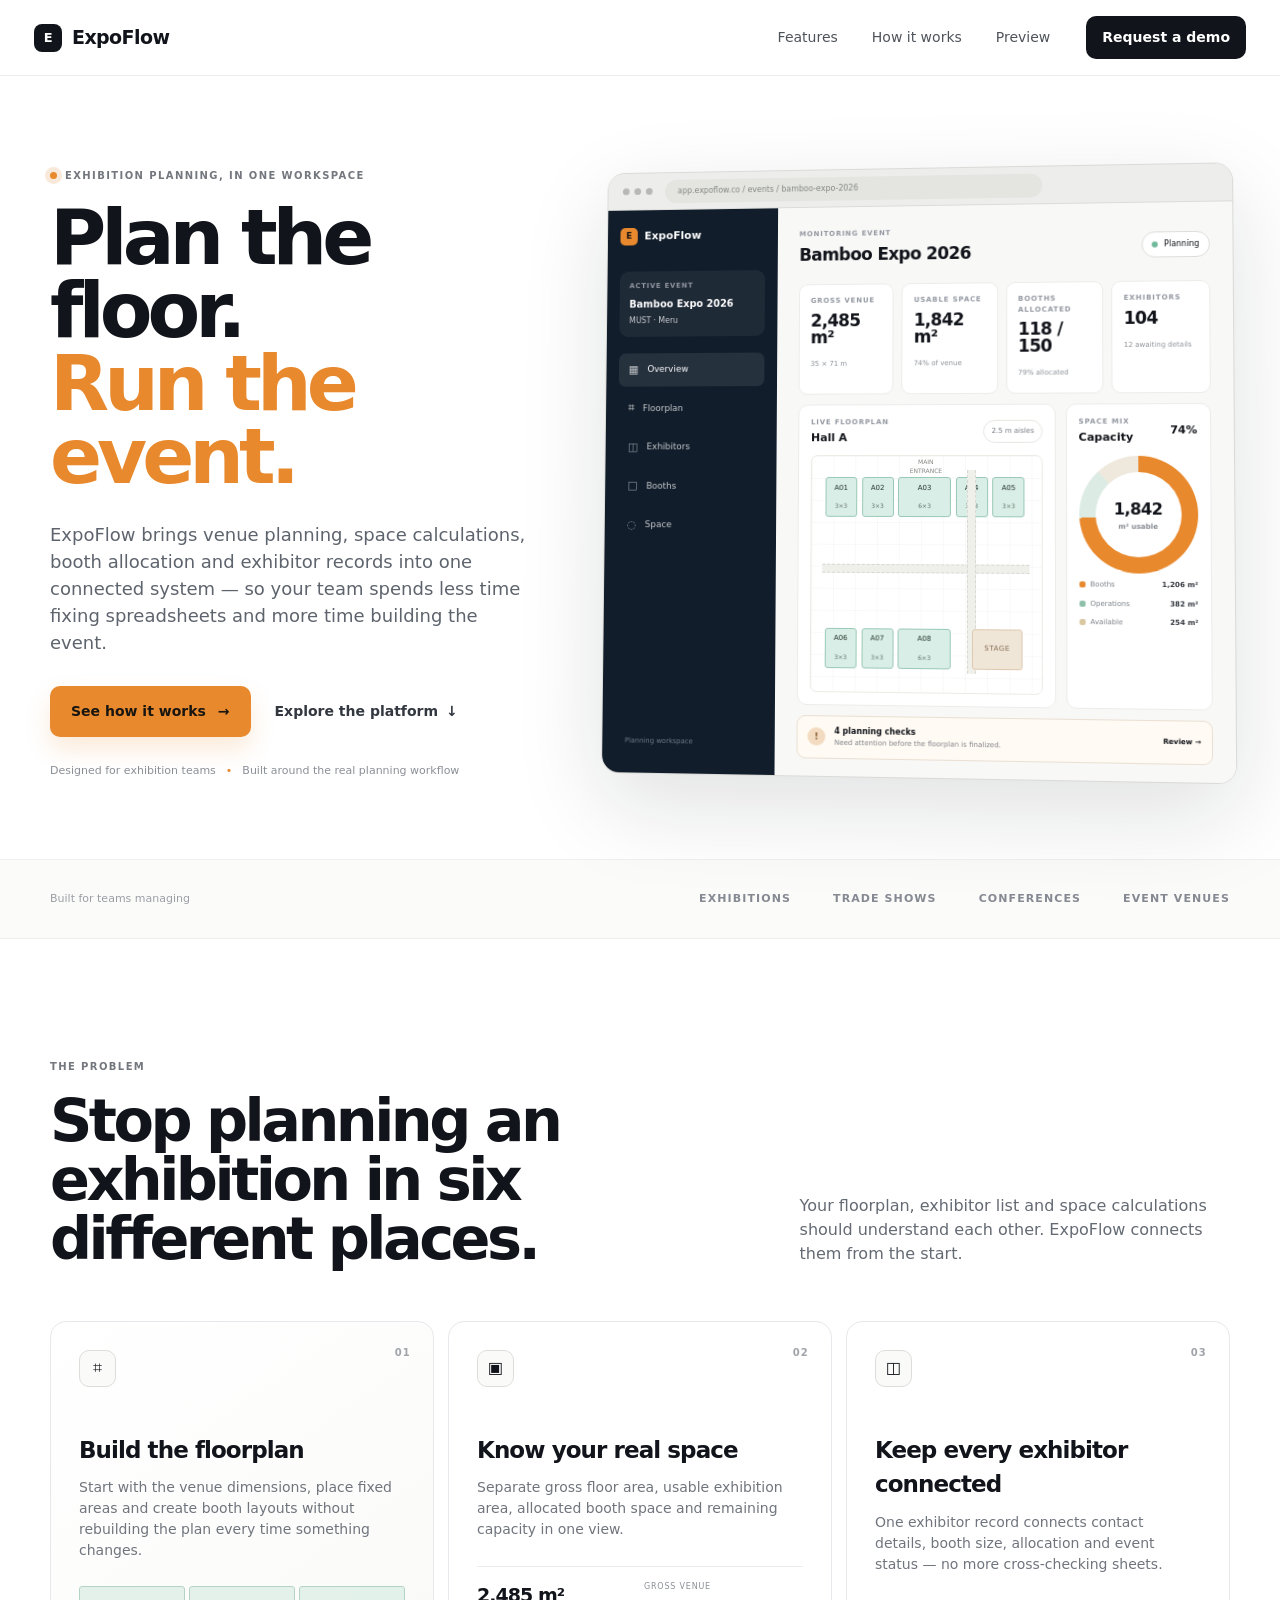
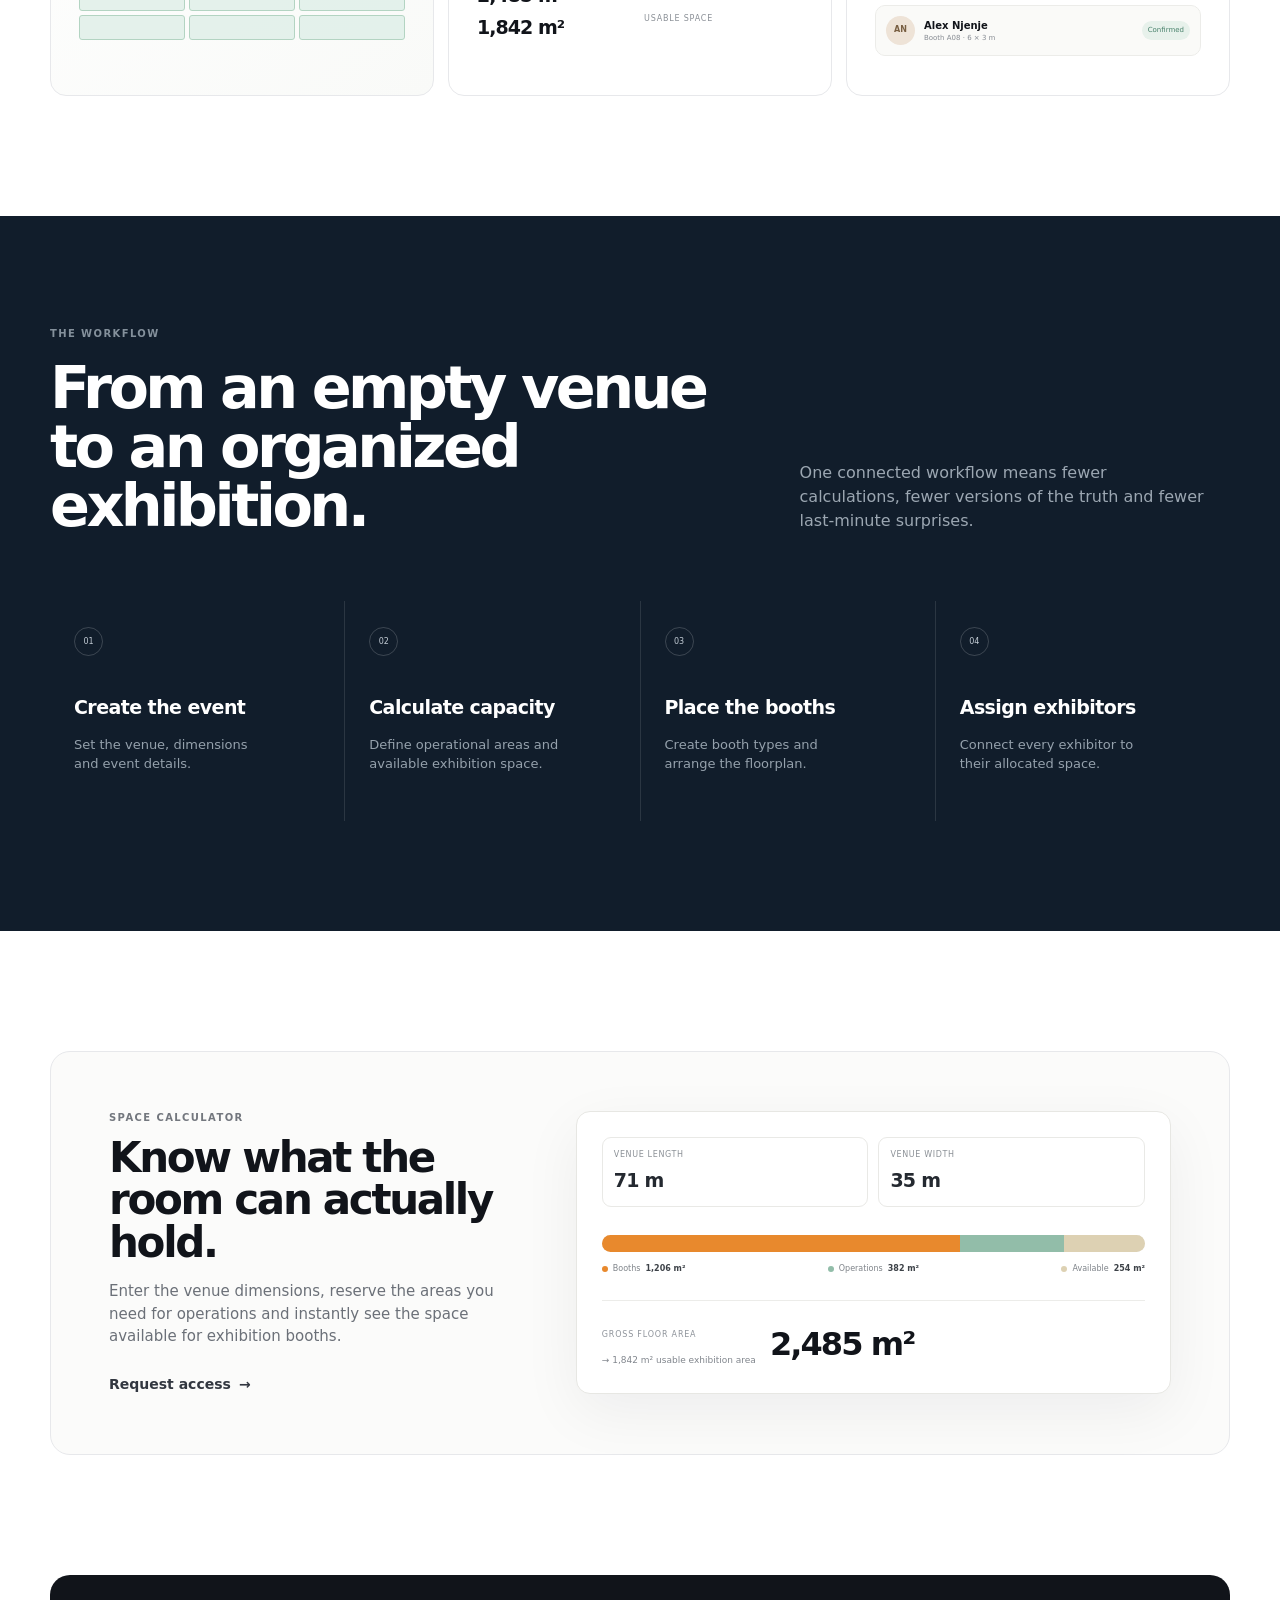
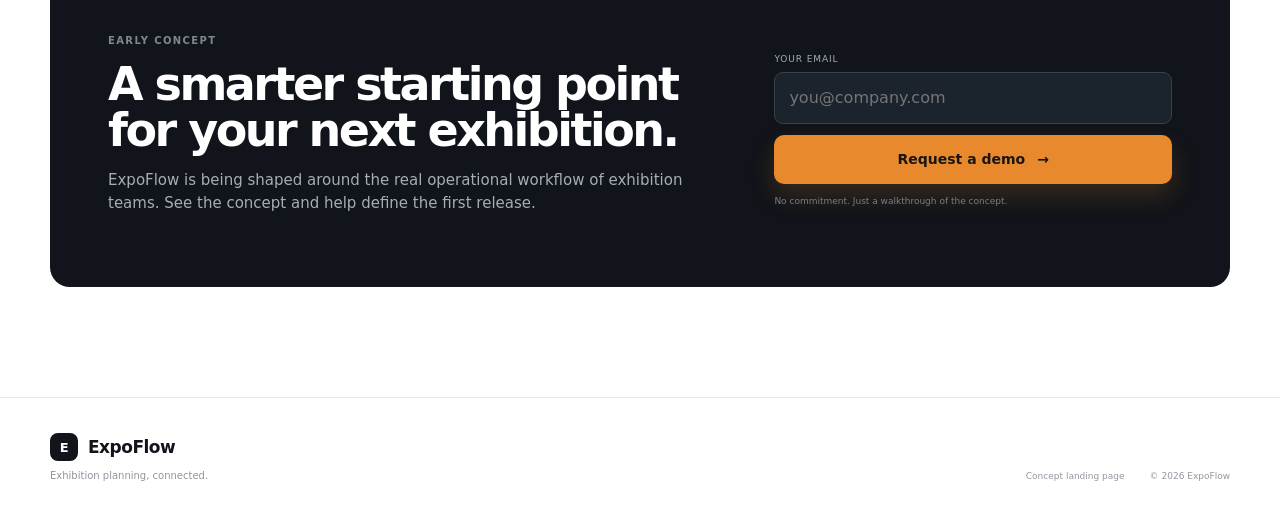
==== index.html @ 5d984e4d "Add files via upload First draft for XPOFLO" ====
<!DOCTYPE html>
<html lang="en">
<head>
  <meta charset="UTF-8" />
  <meta name="viewport" content="width=device-width, initial-scale=1.0" />
  <meta name="description" content="ExpoFlow helps exhibition teams plan venues, calculate usable space, manage exhibitors and build smarter floorplans from one workspace." />
  <title>ExpoFlow — Plan the floor. Run the event.</title>
  <link rel="stylesheet" href="styles.css" />
</head>
<body>
  <header class="site-header">
    <a href="#top" class="brand" aria-label="ExpoFlow home">
      <span class="brand-mark">E</span>
      <span>ExpoFlow</span>
    </a>
    <nav class="desktop-nav" aria-label="Main navigation">
      <a href="#features">Features</a>
      <a href="#workflow">How it works</a>
      <a href="#preview">Preview</a>
    </nav>
    <a href="#demo" class="button button-small button-dark">Request a demo</a>
  </header>

  <main id="top">
    <section class="hero section-shell">
      <div class="hero-copy">
        <div class="eyebrow"><span class="eyebrow-dot"></span> Exhibition planning, in one workspace</div>
        <h1>Plan the floor.<br /><span>Run the event.</span></h1>
        <p class="hero-text">
          ExpoFlow brings venue planning, space calculations, booth allocation and exhibitor records into one connected system — so your team spends less time fixing spreadsheets and more time building the event.
        </p>
        <div class="hero-actions">
          <a href="#demo" class="button button-primary">See how it works <span>→</span></a>
          <a href="#features" class="text-link">Explore the platform <span>↓</span></a>
        </div>
        <div class="hero-note">
          <span>Designed for exhibition teams</span>
          <span class="note-separator">•</span>
          <span>Built around the real planning workflow</span>
        </div>
      </div>

      <div class="hero-visual" id="preview" aria-label="ExpoFlow platform preview">
        <div class="browser-frame">
          <div class="browser-topbar">
            <div class="window-dots"><i></i><i></i><i></i></div>
            <div class="browser-address">app.expoflow.co / events / bamboo-expo-2026</div>
            <div class="browser-spacer"></div>
          </div>
          <div class="app-shell">
            <aside class="app-sidebar">
              <div class="mini-logo"><span>E</span> ExpoFlow</div>
              <div class="sidebar-event">
                <small>ACTIVE EVENT</small>
                <strong>Bamboo Expo 2026</strong>
                <span>MUST · Meru</span>
              </div>
              <nav class="app-nav">
                <a class="active" href="#preview"><b>▦</b> Overview</a>
                <a href="#features"><b>⌗</b> Floorplan</a>
                <a href="#features"><b>◫</b> Exhibitors</a>
                <a href="#features"><b>□</b> Booths</a>
                <a href="#features"><b>◌</b> Space</a>
              </nav>
              <div class="sidebar-foot">Planning workspace</div>
            </aside>

            <section class="app-content">
              <div class="app-header-row">
                <div>
                  <small>MONITORING EVENT</small>
                  <h3>Bamboo Expo 2026</h3>
                </div>
                <div class="status-chip"><span></span> Planning</div>
              </div>

              <div class="stat-grid">
                <div class="app-stat"><small>Gross venue</small><strong>2,485 m²</strong><em>35 × 71 m</em></div>
                <div class="app-stat"><small>Usable space</small><strong>1,842 m²</strong><em>74% of venue</em></div>
                <div class="app-stat"><small>Booths allocated</small><strong>118 / 150</strong><em>79% allocated</em></div>
                <div class="app-stat"><small>Exhibitors</small><strong>104</strong><em>12 awaiting details</em></div>
              </div>

              <div class="dashboard-row">
                <div class="floor-card">
                  <div class="card-title-row">
                    <div><small>LIVE FLOORPLAN</small><h4>Hall A</h4></div>
                    <span class="tiny-pill">2.5 m aisles</span>
                  </div>
                  <div class="floor-map">
                    <div class="map-label entrance">MAIN ENTRANCE</div>
                    <div class="booth b1">A01<br /><span>3×3</span></div>
                    <div class="booth b2">A02<br /><span>3×3</span></div>
                    <div class="booth b3">A03<br /><span>6×3</span></div>
                    <div class="booth b4">A04<br /><span>3×3</span></div>
                    <div class="booth b5">A05<br /><span>3×3</span></div>
                    <div class="booth b6">A06<br /><span>3×3</span></div>
                    <div class="booth b7">A07<br /><span>3×3</span></div>
                    <div class="booth b8">A08<br /><span>6×3</span></div>
                    <div class="aisle aisle-h"></div>
                    <div class="aisle aisle-v"></div>
                    <div class="stage-zone">STAGE</div>
                  </div>
                </div>
                <div class="side-card">
                  <div class="card-title-row"><div><small>SPACE MIX</small><h4>Capacity</h4></div><span class="chart-number">74%</span></div>
                  <div class="donut-wrap"><div class="donut"><div>1,842<small>m² usable</small></div></div></div>
                  <div class="legend"><span><i class="l1"></i> Booths <b>1,206 m²</b></span><span><i class="l2"></i> Operations <b>382 m²</b></span><span><i class="l3"></i> Available <b>254 m²</b></span></div>
                </div>
              </div>

              <div class="attention-row">
                <div class="attention-icon">!</div>
                <div><strong>4 planning checks</strong><span>Need attention before the floorplan is finalized.</span></div>
                <a href="#features">Review →</a>
              </div>
            </section>
          </div>
        </div>
      </div>
    </section>

    <section class="trust-strip">
      <div class="section-shell trust-inner">
        <span>Built for teams managing</span>
        <div><b>EXHIBITIONS</b><b>TRADE SHOWS</b><b>CONFERENCES</b><b>EVENT VENUES</b></div>
      </div>
    </section>

    <section class="section-shell intro-section" id="features">
      <div class="section-kicker">THE PROBLEM</div>
      <div class="split-heading">
        <h2>Stop planning an exhibition in six different places.</h2>
        <p>Your floorplan, exhibitor list and space calculations should understand each other. ExpoFlow connects them from the start.</p>
      </div>
      <div class="feature-grid">
        <article class="feature-card featured-card">
          <div class="feature-index">01</div>
          <div class="feature-icon grid-icon">⌗</div>
          <h3>Build the floorplan</h3>
          <p>Start with the venue dimensions, place fixed areas and create booth layouts without rebuilding the plan every time something changes.</p>
          <div class="feature-mini-map"><span></span><span></span><span></span><span></span><span></span><span></span></div>
        </article>
        <article class="feature-card">
          <div class="feature-index">02</div>
          <div class="feature-icon">▣</div>
          <h3>Know your real space</h3>
          <p>Separate gross floor area, usable exhibition area, allocated booth space and remaining capacity in one view.</p>
          <div class="metric-pair"><strong>2,485 m²</strong><span>gross venue</span><strong>1,842 m²</strong><span>usable space</span></div>
        </article>
        <article class="feature-card">
          <div class="feature-index">03</div>
          <div class="feature-icon">◫</div>
          <h3>Keep every exhibitor connected</h3>
          <p>One exhibitor record connects contact details, booth size, allocation and event status — no more cross-checking sheets.</p>
          <div class="profile-row"><div class="avatar">AN</div><div><strong>Alex Njenje</strong><span>Booth A08 · 6 × 3 m</span></div><em>Confirmed</em></div>
        </article>
      </div>
    </section>

    <section class="dark-section" id="workflow">
      <div class="section-shell workflow-section">
        <div class="section-kicker light">THE WORKFLOW</div>
        <div class="split-heading light-heading">
          <h2>From an empty venue to an organized exhibition.</h2>
          <p>One connected workflow means fewer calculations, fewer versions of the truth and fewer last-minute surprises.</p>
        </div>
        <div class="workflow-line">
          <div class="workflow-step"><span>01</span><h3>Create the event</h3><p>Set the venue, dimensions and event details.</p></div>
          <div class="workflow-step"><span>02</span><h3>Calculate capacity</h3><p>Define operational areas and available exhibition space.</p></div>
          <div class="workflow-step"><span>03</span><h3>Place the booths</h3><p>Create booth types and arrange the floorplan.</p></div>
          <div class="workflow-step"><span>04</span><h3>Assign exhibitors</h3><p>Connect every exhibitor to their allocated space.</p></div>
        </div>
      </div>
    </section>

    <section class="section-shell calculator-section">
      <div class="calculator-card">
        <div class="calculator-copy">
          <div class="section-kicker">SPACE CALCULATOR</div>
          <h2>Know what the room can actually hold.</h2>
          <p>Enter the venue dimensions, reserve the areas you need for operations and instantly see the space available for exhibition booths.</p>
          <a href="#demo" class="text-link">Request access <span>→</span></a>
        </div>
        <div class="calculator-ui">
          <div class="calc-input-row"><label>Venue length <strong>71 m</strong></label><label>Venue width <strong>35 m</strong></label></div>
          <div class="calc-bar"><span class="bar-used"></span><span class="bar-ops"></span><span class="bar-free"></span></div>
          <div class="calc-legend"><span><i class="dot used"></i> Booths <b>1,206 m²</b></span><span><i class="dot ops"></i> Operations <b>382 m²</b></span><span><i class="dot free"></i> Available <b>254 m²</b></span></div>
          <div class="calc-total"><small>GROSS FLOOR AREA</small><strong>2,485 m²</strong><em>→ 1,842 m² usable exhibition area</em></div>
        </div>
      </div>
    </section>

    <section class="section-shell cta-section" id="demo">
      <div class="cta-card">
        <div>
          <div class="section-kicker">EARLY CONCEPT</div>
          <h2>A smarter starting point for your next exhibition.</h2>
          <p>ExpoFlow is being shaped around the real operational workflow of exhibition teams. See the concept and help define the first release.</p>
        </div>
        <form class="demo-form" id="demoForm">
          <label><span>Your email</span><input type="email" id="email" placeholder="you@company.com" required /></label>
          <button type="submit" class="button button-primary">Request a demo <span>→</span></button>
          <small id="formMessage">No commitment. Just a walkthrough of the concept.</small>
        </form>
      </div>
    </section>
  </main>

  <footer class="site-footer">
    <div class="section-shell footer-inner">
      <div><a href="#top" class="brand footer-brand"><span class="brand-mark">E</span><span>ExpoFlow</span></a><p>Exhibition planning, connected.</p></div>
      <div class="footer-meta"><span>Concept landing page</span><span>© <span id="year"></span> ExpoFlow</span></div>
    </div>
  </footer>

  <script src="script.js"></script>
</body>
</html>
---- styles.css ----
:root {
  --ink: #11141a;
  --muted: #646a73;
  --line: #e7e8eb;
  --surface: #f6f7f5;
  --white: #ffffff;
  --accent: #e8892d;
  --accent-dark: #bb6718;
  --navy: #111d2b;
  --green: #70b59b;
  --yellow: #d8b15f;
  --soft-orange: #f4e5d4;
  --shadow: 0 30px 90px rgba(17, 20, 26, 0.13);
}

* { box-sizing: border-box; }
html { scroll-behavior: smooth; }
body {
  margin: 0;
  font-family: Inter, ui-sans-serif, system-ui, -apple-system, BlinkMacSystemFont, "Segoe UI", sans-serif;
  color: var(--ink);
  background: var(--white);
  line-height: 1.5;
}

a { color: inherit; text-decoration: none; }
button, input { font: inherit; }

.section-shell { width: min(1180px, calc(100% - 48px)); margin: 0 auto; }

.site-header {
  height: 76px;
  padding: 0 34px;
  display: flex;
  align-items: center;
  justify-content: space-between;
  border-bottom: 1px solid rgba(17,20,26,.08);
  background: rgba(255,255,255,.86);
  backdrop-filter: blur(16px);
  position: sticky;
  top: 0;
  z-index: 20;
}
.brand { display: inline-flex; align-items: center; gap: 10px; font-weight: 800; letter-spacing: -0.03em; font-size: 19px; }
.brand-mark { width: 28px; height: 28px; display: grid; place-items: center; background: var(--ink); color: white; font-size: 13px; border-radius: 8px; }
.desktop-nav { display: flex; gap: 34px; font-size: 14px; color: #4f545b; margin-left: auto; margin-right: 36px; }
.desktop-nav a:hover, .text-link:hover { color: var(--accent-dark); }

.button { display: inline-flex; align-items: center; justify-content: center; gap: 12px; padding: 14px 20px; border-radius: 10px; border: 1px solid transparent; font-weight: 700; font-size: 14px; cursor: pointer; transition: .2s ease; }
.button-small { padding: 10px 15px; }
.button-dark { background: var(--ink); color: #fff; }
.button-dark:hover { transform: translateY(-1px); background: #20252d; }
.button-primary { background: var(--accent); color: #191611; box-shadow: 0 12px 25px rgba(232,137,45,.18); }
.button-primary:hover { background: #f19a47; transform: translateY(-1px); }

.hero { display: grid; grid-template-columns: .86fr 1.14fr; gap: 72px; padding-top: 86px; padding-bottom: 80px; align-items: center; }
.eyebrow, .section-kicker { text-transform: uppercase; letter-spacing: .14em; font-size: 10px; font-weight: 800; color: #73777e; }
.eyebrow { display: inline-flex; align-items: center; gap: 8px; margin-bottom: 19px; }
.eyebrow-dot { width: 7px; height: 7px; border-radius: 50%; background: var(--accent); box-shadow: 0 0 0 5px #f8e9da; }
.hero h1 { margin: 0; font-size: clamp(54px, 6vw, 80px); line-height: .95; letter-spacing: -.065em; font-weight: 780; }
.hero h1 span { color: var(--accent); }
.hero-text { max-width: 560px; font-size: 18px; color: #5e646d; margin: 27px 0 30px; }
.hero-actions { display: flex; align-items: center; gap: 24px; }
.text-link { display: inline-flex; align-items: center; gap: 8px; color: #323740; font-weight: 700; font-size: 14px; }
.hero-note { display: flex; gap: 10px; align-items: center; margin-top: 26px; color: #8a8f96; font-size: 11px; }
.note-separator { color: var(--accent); }

.hero-visual { perspective: 1200px; }
.browser-frame { background: #f1f1ee; border: 1px solid #dadbd7; border-radius: 18px; box-shadow: var(--shadow); overflow: hidden; transform: rotateY(-4deg) rotateX(2deg); transform-origin: center; }
.browser-topbar { display: flex; align-items: center; gap: 13px; height: 38px; padding: 0 15px; border-bottom: 1px solid #dbdcd9; background: #ededeb; }
.window-dots { display: flex; gap: 5px; }
.window-dots i { width: 7px; height: 7px; border-radius: 50%; background: #b8b9b6; }
.browser-address { font-size: 8px; color: #83867f; background: #e4e5e1; padding: 6px 13px; border-radius: 99px; width: 64%; }
.browser-spacer { flex: 1; }
.app-shell { display: flex; min-height: 548px; background: #fff; }
.app-sidebar { width: 176px; background: var(--navy); color: rgba(255,255,255,.77); padding: 18px 13px; display: flex; flex-direction: column; }
.mini-logo { font-size: 11px; font-weight: 800; display: flex; align-items: center; gap: 7px; color: #fff; margin-bottom: 27px; }
.mini-logo span { width: 18px; height: 18px; display: grid; place-items: center; background: var(--accent); color: #131415; border-radius: 5px; font-size: 9px; }
.sidebar-event { padding: 10px; background: rgba(255,255,255,.06); border-radius: 9px; margin-bottom: 17px; }
.sidebar-event small, .app-header-row small, .card-title-row small, .app-stat small { display:block; text-transform: uppercase; font-size: 7px; letter-spacing: .12em; color: #9297a0; font-weight: 800; }
.sidebar-event strong { display:block; font-size: 10px; color: #fff; margin-top: 5px; }
.sidebar-event span { display:block; font-size: 8px; margin-top: 4px; }
.app-nav { display: grid; gap: 5px; }
.app-nav a { padding: 9px 10px; display:flex; align-items:center; gap: 9px; border-radius: 7px; font-size: 9px; }
.app-nav a b { font-size: 11px; font-weight: 600; opacity: .7; }
.app-nav a.active, .app-nav a:hover { color:#fff; background: rgba(255,255,255,.09); }
.sidebar-foot { margin-top:auto; font-size: 7px; color:#727985; padding: 8px 10px; }
.app-content { flex:1; padding: 22px 22px 17px; background: #f8f8f7; }
.app-header-row { display:flex; justify-content: space-between; align-items:center; }
.app-header-row h3 { margin: 3px 0 0; font-size: 17px; letter-spacing:-.035em; }
.status-chip { font-size: 8px; padding: 6px 9px; border: 1px solid #dddeda; border-radius: 99px; background:#fff; display:flex; gap:6px; align-items:center; }
.status-chip span { width: 6px; height:6px; background:#71b99c; border-radius:50%; }
.stat-grid { display:grid; grid-template-columns: repeat(4,1fr); gap:8px; margin:17px 0 10px; }
.app-stat { background:#fff; border:1px solid #ecece9; padding:11px; border-radius:9px; }
.app-stat strong { display:block; font-size:17px; line-height:1; margin:6px 0 3px; letter-spacing:-.04em; }
.app-stat em { font-size: 7px; color:#8c9197; font-style: normal; }
.dashboard-row { display:grid; grid-template-columns: 1.65fr .8fr; gap:10px; }
.floor-card, .side-card { background:#fff; border:1px solid #ecece9; border-radius:10px; padding:12px; }
.card-title-row { display:flex; align-items: center; justify-content:space-between; }
.card-title-row h4 { margin:2px 0 0; font-size:11px; }
.tiny-pill { font-size:7px; padding:5px 7px; border:1px solid #e6e6e2; border-radius:99px; color:#737982; }
.floor-map { height: 237px; margin-top:9px; background: linear-gradient(90deg,rgba(0,0,0,.025) 1px,transparent 1px),linear-gradient(rgba(0,0,0,.025) 1px,transparent 1px); background-size: 22px 22px; border:1px solid #ebebe6; border-radius:7px; position:relative; overflow:hidden; }
.booth { position:absolute; display:grid; place-items:center; text-align:center; font-size:7px; color:#23332c; background:#d9eee6; border:1px solid #9ac9b6; border-radius:3px; line-height:1.15; }
.booth span { font-size:6px; opacity:.65; }
.b1{left:6%;top:9%;width:14%;height:17%}.b2{left:22%;top:9%;width:14%;height:17%}.b3{left:38%;top:9%;width:23%;height:17%}.b4{left:63%;top:9%;width:14%;height:17%}.b5{left:79%;top:9%;width:14%;height:17%}
.b6{left:6%;bottom:10%;width:14%;height:17%}.b7{left:22%;bottom:10%;width:14%;height:17%}.b8{left:38%;bottom:10%;width:23%;height:17%}
.aisle-h { position:absolute; left:5%; right:5%; top:46%; height:9px; background:#f0f0eb; border-top:1px dashed #d6d7d2; border-bottom:1px dashed #d6d7d2; }
.aisle-v { position:absolute; top:6%; bottom:8%; left:68%; width:9px; background:#f0f0eb; border-left:1px dashed #d6d7d2; border-right:1px dashed #d6d7d2; }
.stage-zone { position:absolute; left:70%; bottom:10%; width:22%; height:17%; display:grid; place-items:center; background:#f0e6d8; border:1px solid #ddc8ad; border-radius:3px; color:#81694d; font-size:7px; letter-spacing:.08em; }
.entrance { position:absolute; top:1px; left:43%; right:43%; text-align:center; font-size:6px; color:#838781; }
.chart-number { font-size: 11px; font-weight: 800; }
.donut-wrap { display:grid; place-items:center; padding:10px 0 6px; }
.donut { width:116px; height:116px; border-radius:50%; display:grid; place-items:center; background: conic-gradient(var(--accent) 0 74%, #dcebe4 74% 88%, #eee8dd 88% 100%); position:relative; }
.donut::after { content:""; position:absolute; inset:16px; border-radius:50%; background:#fff; }
.donut > div { position:relative; z-index:1; font-size:16px; font-weight:800; text-align:center; letter-spacing:-.04em; }
.donut small { display:block; font-size:7px; color:#858a91; font-weight:600; letter-spacing:0; }
.legend { display:grid; gap:8px; font-size:7px; }
.legend span { display:flex; align-items:center; gap:5px; color:#7b8188; }
.legend i { width:6px; height:6px; border-radius:2px; display:inline-block; }
.legend b { margin-left:auto; color:#353a41; }
.l1 { background:var(--accent) }.l2{background:#8ebfa9}.l3{background:#d9c89f}
.attention-row { margin-top:10px; padding:9px 10px; display:flex; align-items:center; gap:9px; border:1px solid #eadfd2; background:#fffaf3; border-radius:9px; }
.attention-icon { width:18px; height:18px; display:grid; place-items:center; background:#f2dbc0; color:#875d2f; border-radius:50%; font-size:9px; font-weight:800; }
.attention-row div:nth-child(2) { display:flex; flex-direction:column; }
.attention-row strong { font-size:8px; }.attention-row span { font-size:7px; color:#7e838a; }.attention-row a { margin-left:auto; font-size:7px; font-weight:800; }

.trust-strip { border-top:1px solid #efefed; border-bottom:1px solid #efefed; background:#fbfbfa; }
.trust-inner { min-height:78px; display:flex; align-items:center; justify-content:space-between; gap:30px; }
.trust-inner > span { color:#9a9ea4; font-size:11px; }
.trust-inner > div { display:flex; gap:42px; color:#858991; font-size:11px; letter-spacing:.1em; }

.intro-section { padding-top:120px; padding-bottom:120px; }
.split-heading { display:grid; grid-template-columns: 1.12fr .72fr; gap:80px; margin-top:18px; align-items:end; }
.split-heading h2 { font-size:clamp(38px,4.6vw,62px); line-height:1; letter-spacing:-.06em; max-width:720px; margin:0; }
.split-heading p { margin:0 0 3px; font-size:16px; color:var(--muted); max-width:410px; }
.feature-grid { display:grid; grid-template-columns:repeat(3,1fr); gap:14px; margin-top:52px; }
.feature-card { border:1px solid var(--line); border-radius:16px; padding:28px; min-height:375px; position:relative; overflow:hidden; background:#fff; }
.feature-card h3 { margin:46px 0 10px; font-size:23px; letter-spacing:-.04em; }
.feature-card p { margin:0; color:#70757d; font-size:14px; max-width:320px; }
.feature-index { position:absolute; right:22px; top:23px; font-size:10px; font-weight:800; letter-spacing:.12em; color:#a0a4aa; }
.feature-icon { width:37px; height:37px; border:1px solid #dddeda; border-radius:10px; display:grid; place-items:center; font-size:16px; background:#fafbf9; }
.featured-card { background:linear-gradient(145deg,#fff, #f9faf8); }
.feature-mini-map { display:grid; grid-template-columns:repeat(3,1fr); gap:4px; margin-top:25px; opacity:.85; }
.feature-mini-map span { height:25px; border:1px solid #a7ceb9; background:#e0f0e9; border-radius:3px; }
.metric-pair { margin-top:26px; display:grid; grid-template-columns: 1fr 1fr; gap:3px 8px; padding-top:14px; border-top:1px solid #ecece9; }
.metric-pair strong { font-size:19px; letter-spacing:-.05em; }.metric-pair span { color:#8b9097; font-size:8px; text-transform:uppercase; letter-spacing:.1em; }
.profile-row { margin-top:30px; display:flex; align-items:center; gap:9px; padding:10px; background:#fafaf8; border:1px solid #ecece9; border-radius:10px; }
.avatar { width:29px; height:29px; border-radius:50%; display:grid; place-items:center; background:#eee3d7; color:#785e41; font-size:8px; font-weight:800; }
.profile-row div:nth-child(2) { display:flex; flex-direction:column; }.profile-row strong{font-size:10px}.profile-row span{font-size:7px;color:#868b92}.profile-row em { margin-left:auto; font-style:normal; font-size:7px; color:#47806a; background:#e7f1eb; border-radius:99px; padding:4px 6px; }

.dark-section { background: var(--navy); color:#fff; }
.workflow-section { padding-top:110px; padding-bottom:110px; }
.section-kicker.light { color:#84909b; }
.light-heading p { color:#9ca7b2; }
.light-heading h2 { max-width:670px; }
.workflow-line { margin-top:65px; display:grid; grid-template-columns:repeat(4,1fr); gap:1px; background:rgba(255,255,255,.11); }
.workflow-step { min-height:220px; padding:26px 24px; background:var(--navy); position:relative; }
.workflow-step span { display:inline-flex; width:29px; height:29px; align-items:center; justify-content:center; border:1px solid rgba(255,255,255,.18); border-radius:50%; color:#c3ccd5; font-size:8px; }
.workflow-step h3 { font-size:19px; letter-spacing:-.03em; margin:37px 0 9px; }.workflow-step p { color:#95a1ac; max-width:190px; font-size:13px; }

.calculator-section { padding:120px 0; }
.calculator-card { display:grid; grid-template-columns:.8fr 1.2fr; gap:70px; padding:58px; border:1px solid var(--line); background:#fbfbfa; border-radius:20px; }
.calculator-copy h2 { margin:12px 0 15px; font-size:42px; line-height:1.02; letter-spacing:-.055em; max-width:420px; }
.calculator-copy p { color:#6b7078; max-width:420px; font-size:15px; margin-bottom:24px; }
.calculator-ui { align-self:center; padding:25px; background:#fff; border:1px solid #e7e7e3; border-radius:14px; box-shadow:0 18px 60px rgba(20,24,30,.06); }
.calc-input-row { display:grid; grid-template-columns:1fr 1fr; gap:10px; }.calc-input-row label { border:1px solid #e9e9e6; border-radius:9px; padding:11px; font-size:8px; color:#8b9096; display:flex; flex-direction:column; gap:5px; text-transform:uppercase; letter-spacing:.08em; }.calc-input-row strong{font-size:19px;color:#242930;text-transform:none;letter-spacing:-.04em}
.calc-bar { display:flex; height:17px; border-radius:99px; overflow:hidden; margin-top:28px; background:#eee; }.bar-used{width:66%;background:var(--accent)}.bar-ops{width:19%;background:#92bda9}.bar-free{width:15%;background:#ddd1b3}
.calc-legend { display:flex; justify-content:space-between; gap:13px; margin-top:11px; font-size:8px; color:#7e8389; }.calc-legend span{display:flex;align-items:center;gap:5px}.calc-legend b{color:#3d4248}.dot{width:6px;height:6px;border-radius:50%}.used{background:var(--accent)}.ops{background:#92bda9}.free{background:#ddd1b3}
.calc-total { margin-top:25px; border-top:1px solid #ecece9; padding-top:19px; display:grid; grid-template-columns:auto 1fr; gap:4px 14px; align-items:end; }.calc-total small{font-size:8px;letter-spacing:.1em;color:#8f949b}.calc-total strong{font-size:32px;letter-spacing:-.06em;grid-row:span 2}.calc-total em{font-size:9px;color:#81868d;font-style:normal}

.cta-section { padding-bottom:110px; }
.cta-card { background:var(--ink); color:#fff; border-radius:20px; padding:58px; display:grid; grid-template-columns:1.2fr .8fr; gap:70px; align-items:center; }
.cta-card .section-kicker { color:#7f868f; }.cta-card h2 { font-size:46px; line-height:1.02; letter-spacing:-.055em; max-width:650px; margin:13px 0 15px; }.cta-card p{color:#a7adb4;max-width:620px;font-size:15px}
.demo-form { display:grid; gap:11px; }.demo-form label span{display:block;font-size:9px;text-transform:uppercase;letter-spacing:.1em;color:#a5acb4;margin-bottom:6px}.demo-form input{width:100%;padding:13px 14px;border-radius:9px;border:1px solid #39414b;background:#1b232c;color:#fff;outline:none}.demo-form input:focus{border-color:var(--accent)}.demo-form .button{border:0;width:100%;}.demo-form small{font-size:9px;color:#767f89;}

.site-footer { border-top:1px solid var(--line); padding:35px 0; }
.footer-inner { display:flex; align-items:flex-end; justify-content:space-between; }.footer-brand{font-size:17px}.site-footer p{margin:7px 0 0;color:#90959c;font-size:10px}.footer-meta{display:flex;gap:25px;color:#92979e;font-size:9px}

@media (max-width: 980px) {
  .hero { grid-template-columns:1fr; gap:55px; padding-top:65px; }
  .browser-frame { transform:none; }
  .split-heading, .calculator-card, .cta-card { grid-template-columns:1fr; gap:35px; }
  .feature-grid { grid-template-columns:1fr; }
  .workflow-line { grid-template-columns:1fr 1fr; }
  .trust-inner > div { gap:16px; flex-wrap:wrap; justify-content:flex-end; }
}

@media (max-width: 720px) {
  .site-header { padding:0 17px; }.desktop-nav{display:none}.site-header .button{display:none}
  .section-shell{width:min(100% - 30px, 1180px)}
  .hero h1{font-size:52px}.hero-text{font-size:16px}.hero-actions{flex-wrap:wrap}.hero-note{flex-wrap:wrap}
  .app-sidebar{display:none}.app-shell{min-height:460px}.app-content{padding:14px}.stat-grid{grid-template-columns:1fr 1fr}.dashboard-row{grid-template-columns:1fr}.floor-map{height:220px}
  .trust-inner{flex-direction:column;align-items:flex-start;padding:23px 0}.trust-inner>div{justify-content:flex-start}
  .intro-section,.calculator-section,.workflow-section{padding-top:80px;padding-bottom:80px}.split-heading{gap:25px}.split-heading h2{font-size:40px}.feature-card{min-height:340px}
  .workflow-line{grid-template-columns:1fr}.workflow-step{min-height:175px}.workflow-step h3{margin-top:24px}
  .calculator-card,.cta-card{padding:28px}.calculator-copy h2,.cta-card h2{font-size:35px}.cta-section{padding-bottom:75px}.footer-inner{flex-direction:column;align-items:flex-start;gap:20px}.footer-meta{flex-wrap:wrap}
}
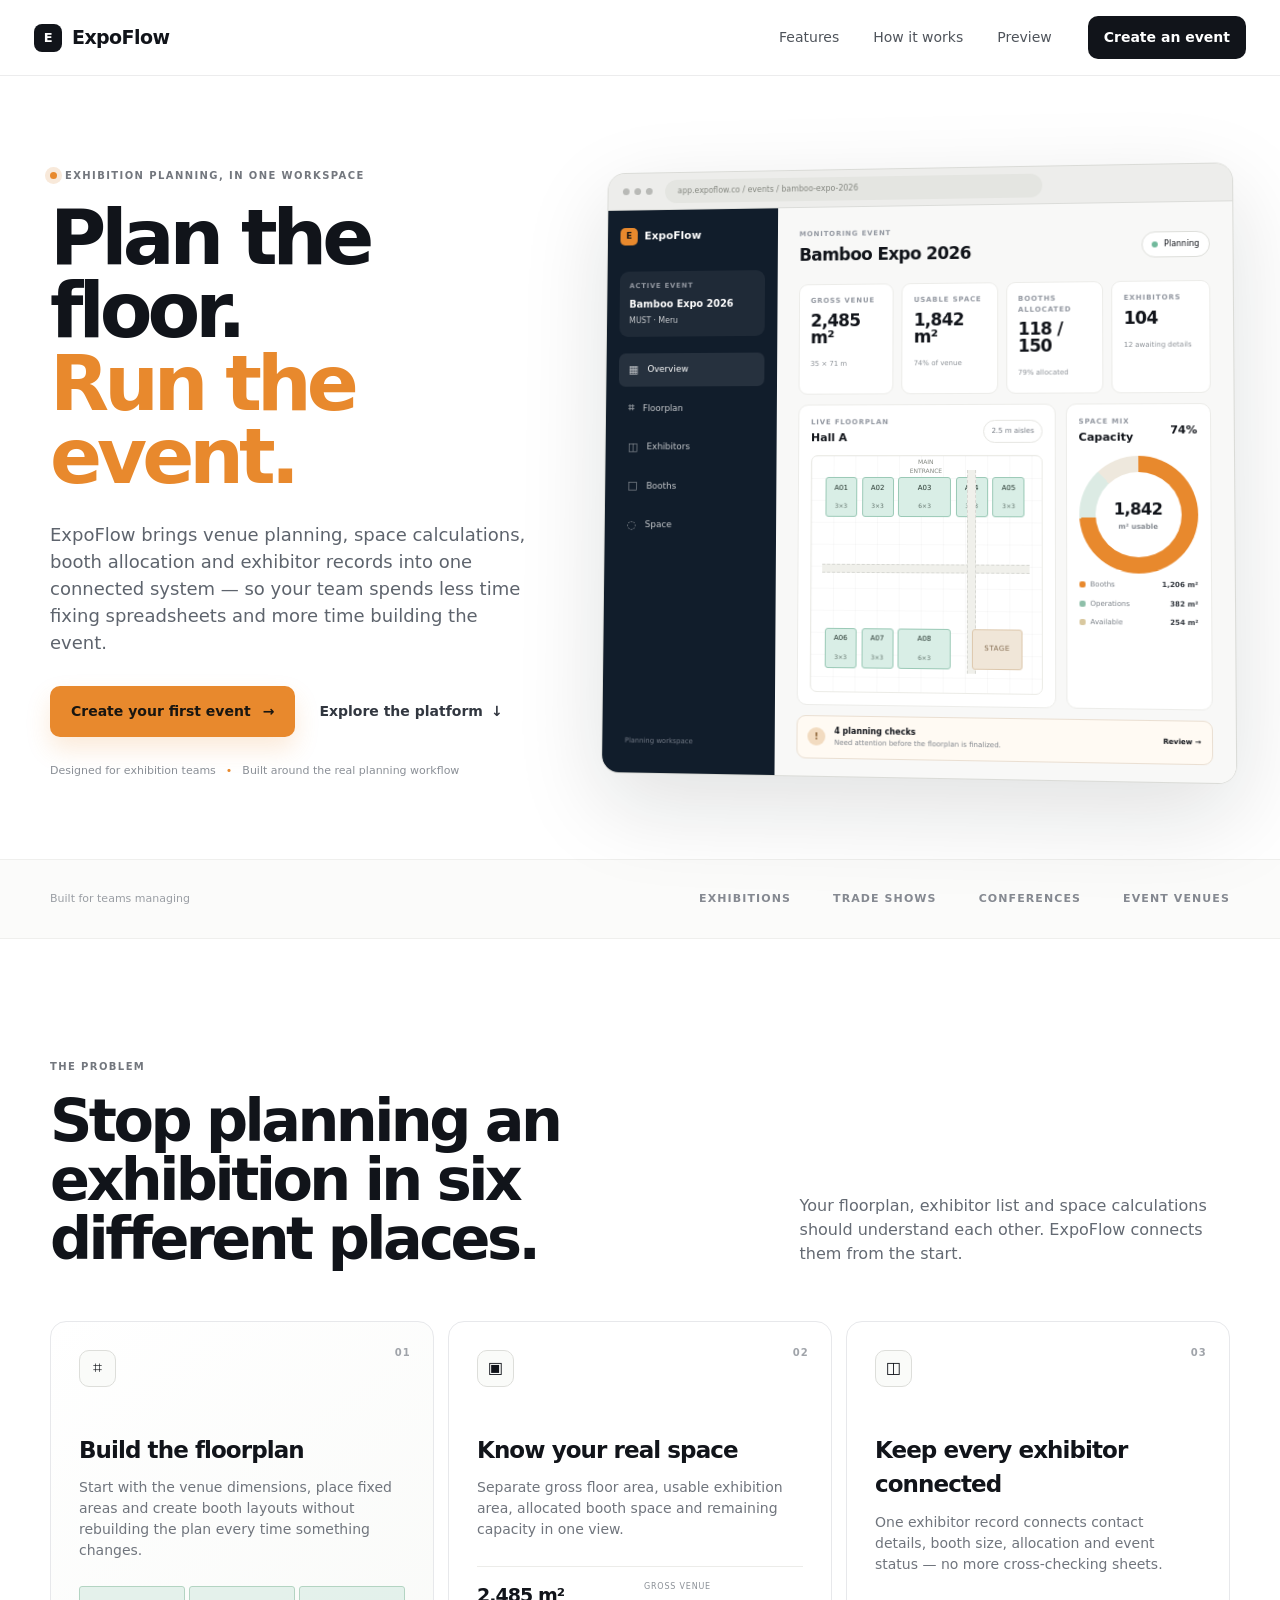
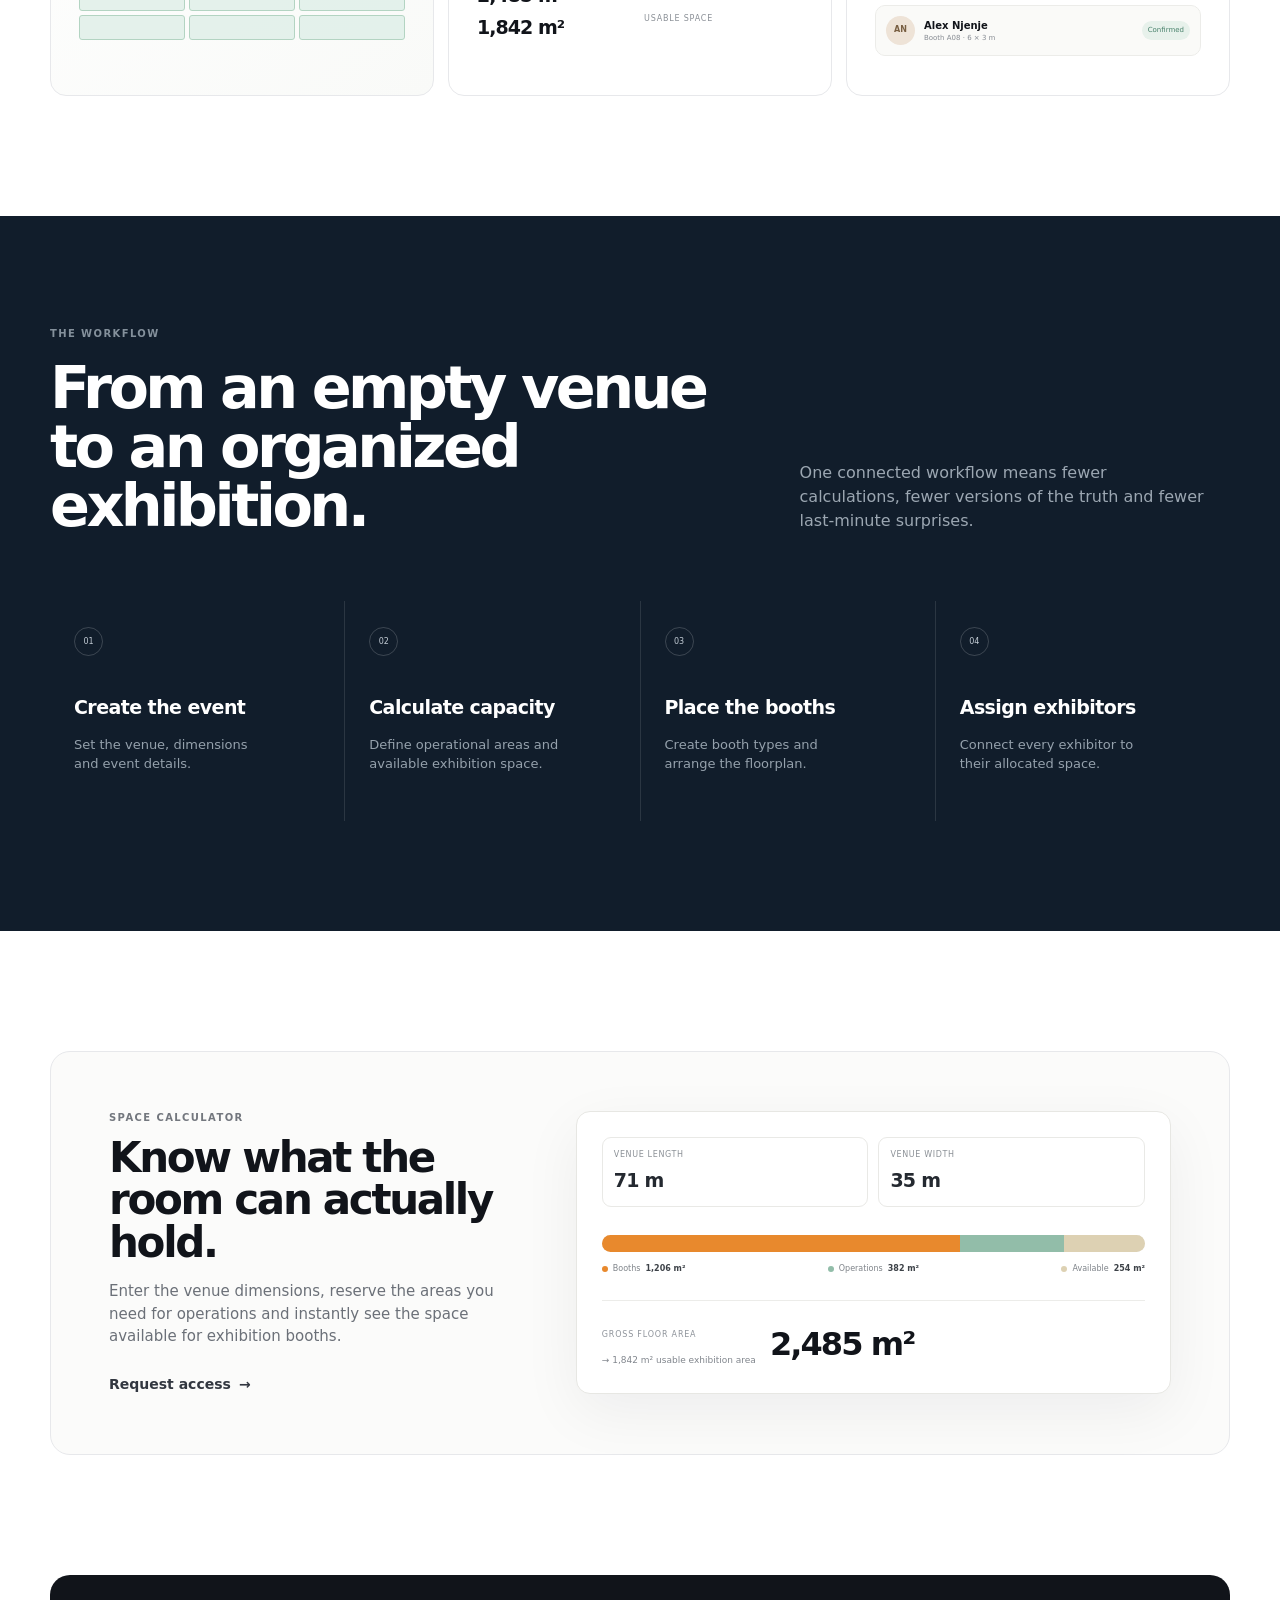
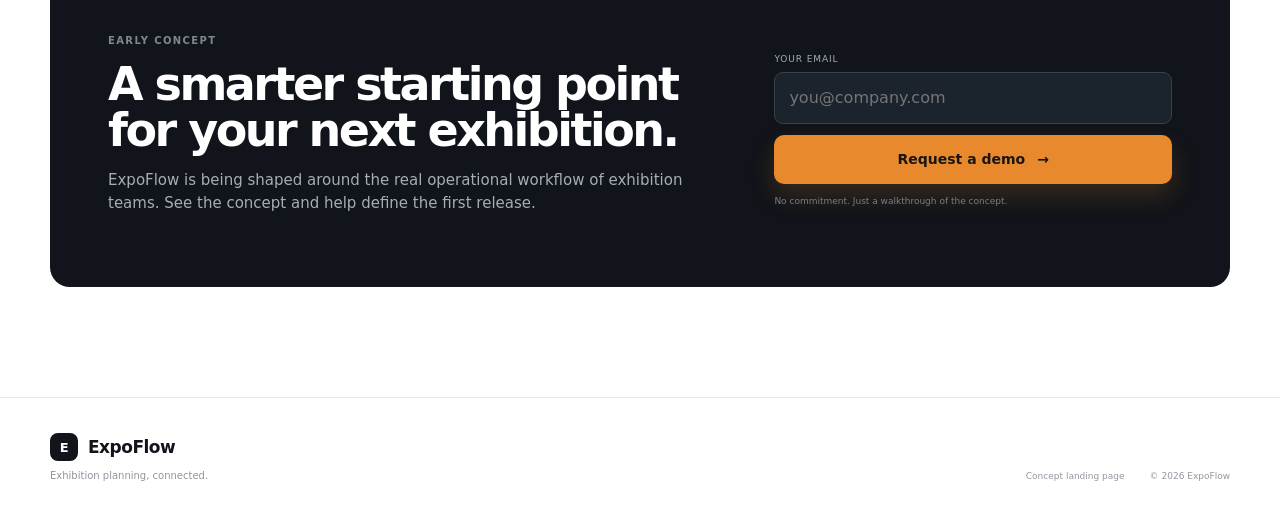
==== commit b0cdea03: "Add files via upload" ====
--- a/index.html
+++ b/index.html
@@ -18,7 +18,7 @@
       <a href="#workflow">How it works</a>
       <a href="#preview">Preview</a>
     </nav>
-    <a href="#demo" class="button button-small button-dark">Request a demo</a>
+    <a href="app/event-creation.html" class="button button-small button-dark">Create an event</a>
   </header>
 
   <main id="top">
@@ -30,7 +30,7 @@
           ExpoFlow brings venue planning, space calculations, booth allocation and exhibitor records into one connected system — so your team spends less time fixing spreadsheets and more time building the event.
         </p>
         <div class="hero-actions">
-          <a href="#demo" class="button button-primary">See how it works <span>→</span></a>
+          <a href="app/event-creation.html" class="button button-primary">Create your first event <span>→</span></a>
           <a href="#features" class="text-link">Explore the platform <span>↓</span></a>
         </div>
         <div class="hero-note">
